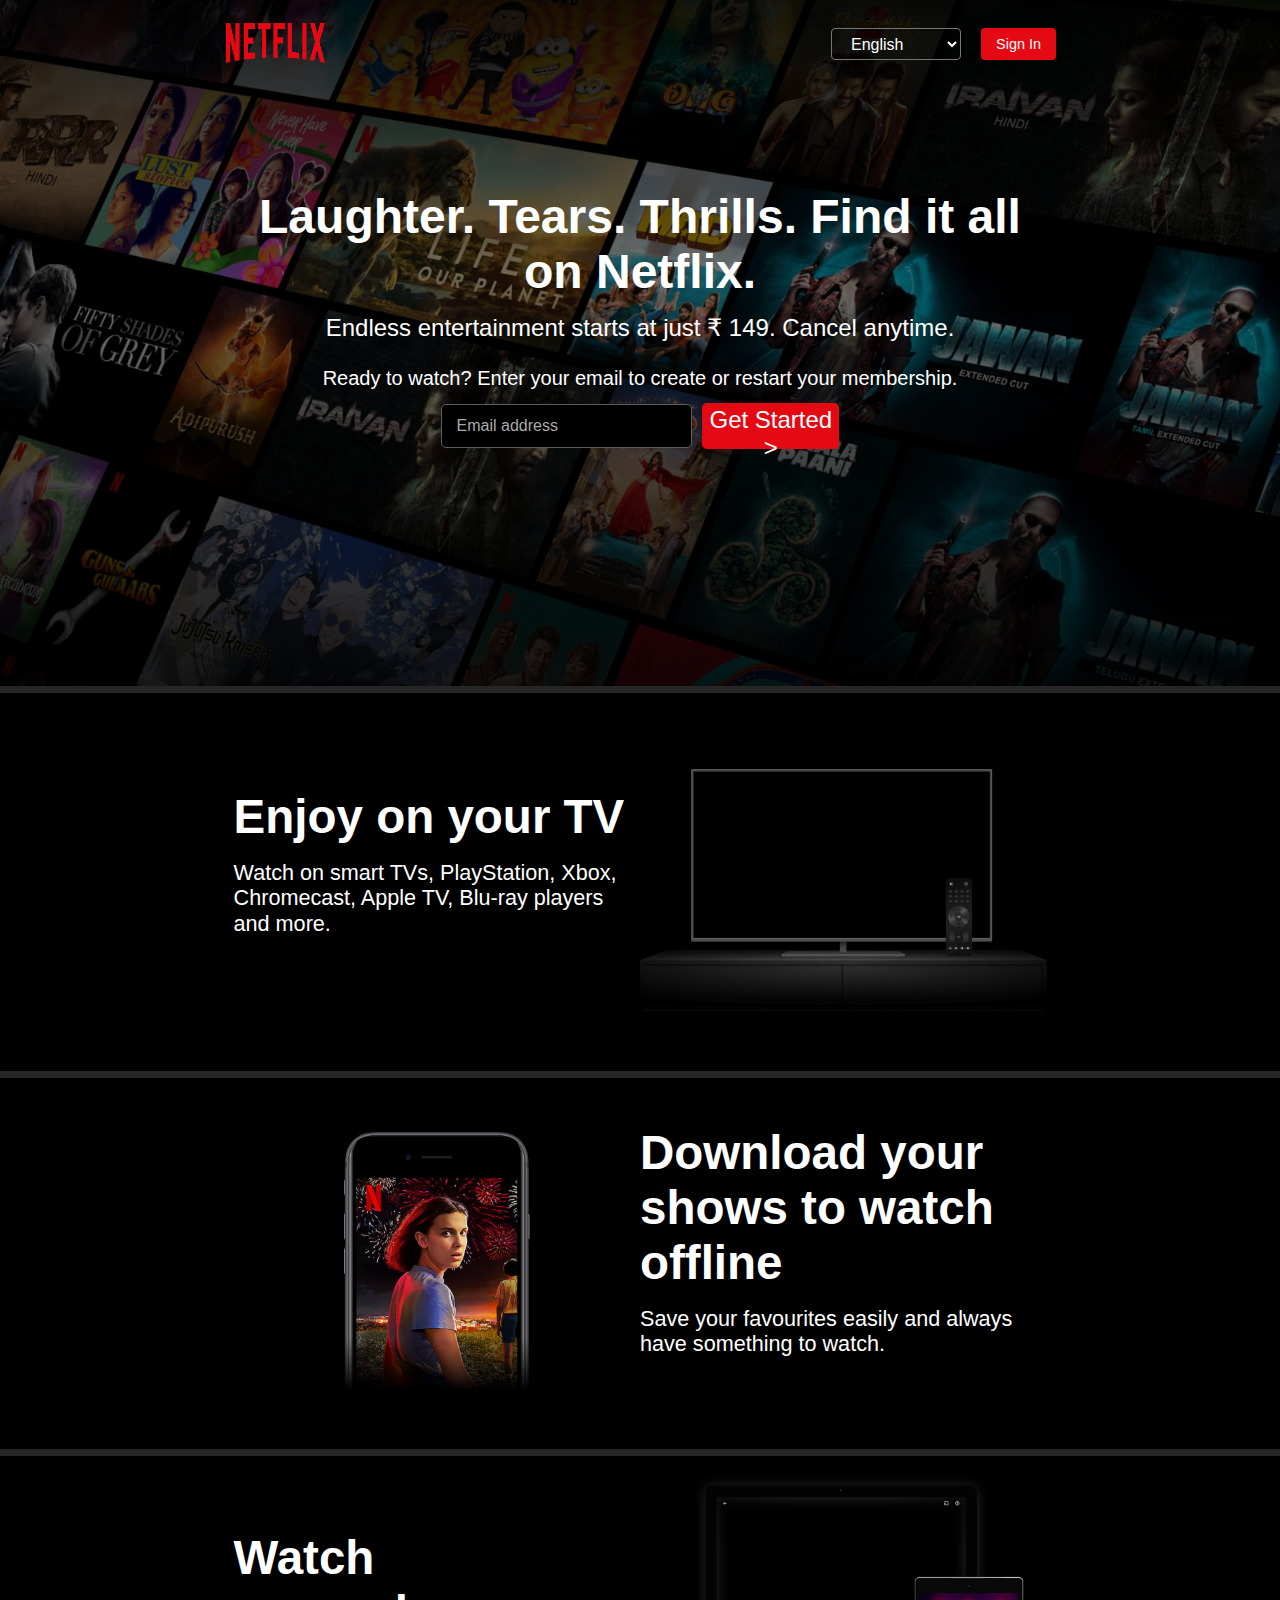
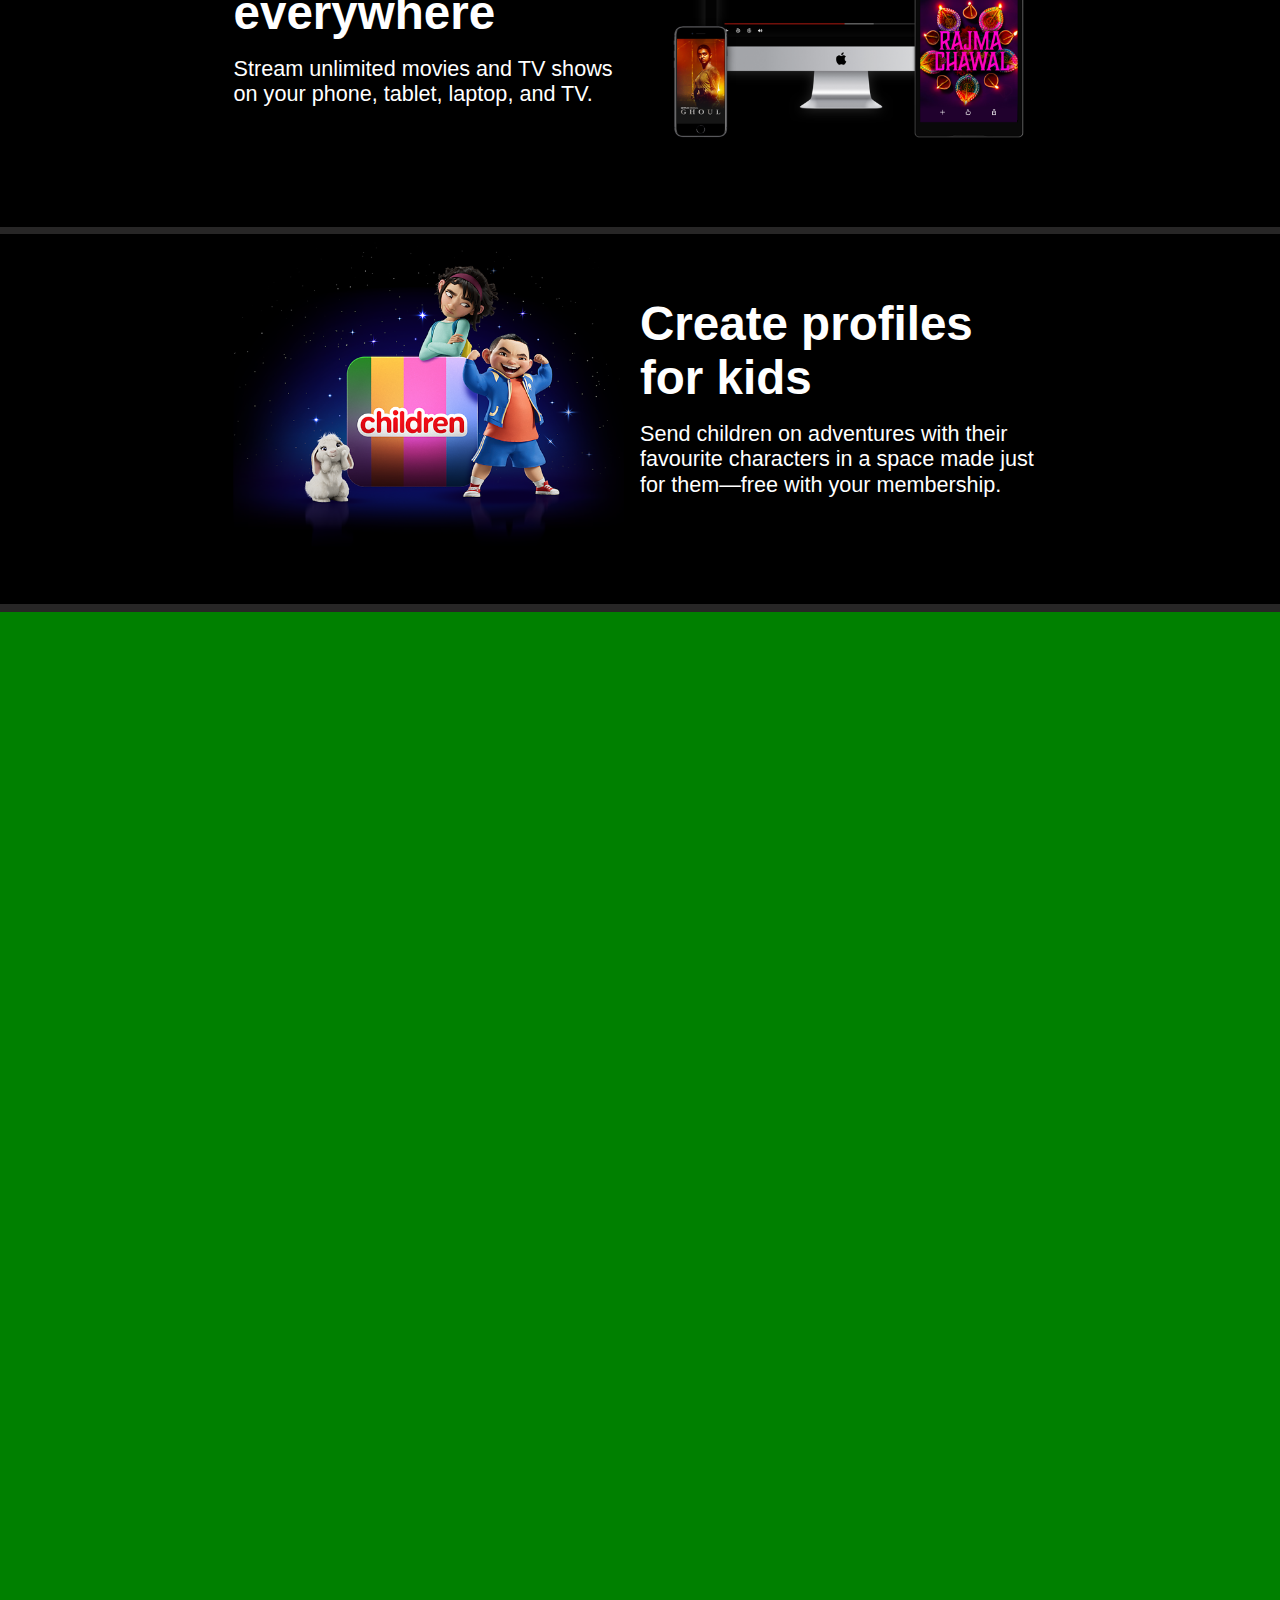
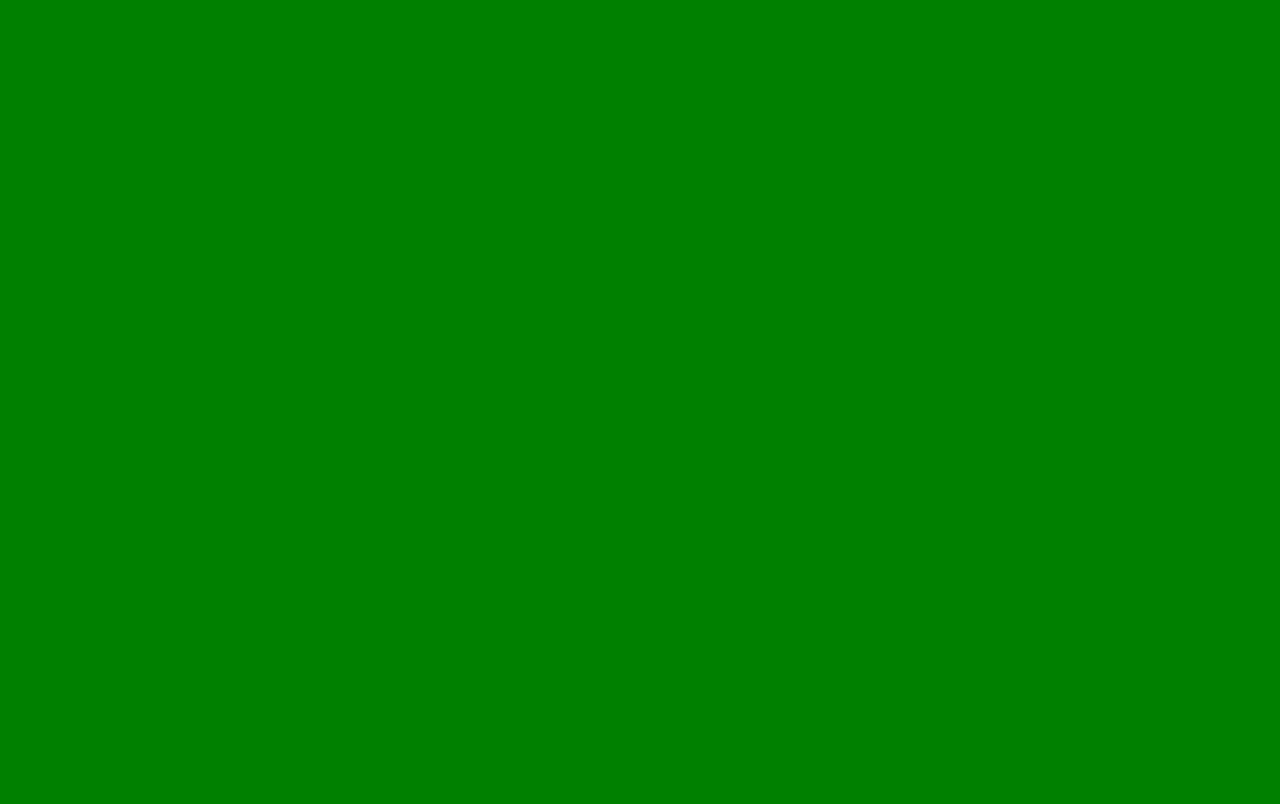
==== NetflixClone-HTMLCSS/index.html @ f38c945c "Started Netflix landing page with HTML/CSS" ====
<!DOCTYPE html>
<html lang="en">
<head>
    <meta charset="UTF-8">
    <meta name="viewport" content="width=device-width, initial-scale=1.0">
    <title>Netflix-Clone</title>
    <link rel="stylesheet" href="index.css">
</head>
<body>
    <div style="position: relative; width: 100%; height: auto;">
        <div class="header">
            <div class="bg">
                <img src="./assets/netflix-background.jpg" alt="">
            </div>
            <div class="overlay-grad">
                <div class="overlay">
                    <div class="nav">
                        <img src="./assets/logo-netflix.png" alt="NETFLIX">
                        <div class="nav-btns">
                            <select name="" id="">
                                <option value="English">English</option>
                                <option value="Hindi">Hindi</option>
                            </select>
                            <div class='button' >Sign In</div>
                        </div>
                    </div>
                    <div class="heading">
                        <h1>Laughter. Tears. Thrills. Find it all on Netflix.</h1>
                        <p class="firstp">Endless entertainment starts at just ₹ 149. Cancel anytime.</p>
                        <p class="secondp">Ready to watch? Enter your email to create or restart your membership.</p>
                        <div class="register">
                            <input type="email" placeholder="Email address">
                            <button>Get Started ></button>
                        </div>
                    </div>
                </div>
            </div>
            <div class="divider"></div>
        </div>
        <div class="features">
            <div class="feature-row">
                <div class="text-col">
                    <h2>Enjoy on your TV</h2>
                    <p>Watch on smart TVs, PlayStation, Xbox, Chromecast, Apple TV, Blu-ray players and more.</p>
                </div>
                <div class="img-col">
                    <img src="./assets/tv.png">
                </div>
            </div>
            <div class="divider"></div>
            <div class="feature-row">
                <div class="img-col">
                    <img src="./assets/mobile-0819.jpg">
                </div>
                <div class="text-col">
                    <h2>Download your shows to watch offline</h2>
                    <p>Save your favourites easily and always have something to watch.</p>
                </div>
            </div>
            <div class="divider"></div>
            <div class="feature-row">
                <div class="text-col">
                    <h2>Watch everywhere</h2>
                    <p>Stream unlimited movies and TV shows on your phone, tablet, laptop, and TV.</p>
                </div>
                <div class="img-col">
                    <img src="./assets/device-pile-in.png">
                </div>
            </div>
            <div class="divider"></div>
            <div class="feature-row">
                <div class="img-col">
                    <img src="./assets/feature4-img.png">
                </div>
                <div class="text-col">
                    <h2>Create profiles for kids</h2>
                    <p>Send children on adventures with their favourite characters in a space made just for them—free with your membership.</p>
                </div>
            </div>
            <div class="divider"></div>
        </div>
        <div class="footer">

        </div>
    </div>
</body>
</html>
---- NetflixClone-HTMLCSS/index.css ----
*{
    margin: 0;
    padding: 0;
    box-sizing: border-box;
    font-size: medium;
    font-family: Netflix Sans,Verdana, Geneva, Tahoma, sans-serif;
}

.header{

    width: 100%;
    height: 77vh;
    overflow: hidden;
    position: relative;
    z-index: 5;
    display: block;

}

.bg{
    position: relative;
    height: 100%;
    width: 100%;
    background-color: #000;
}

.bg img{
    width: 100%;
    height: 100%;    
    object-fit: cover;
    transform: scale(1.25) translateY(-10%);
    overflow: hidden;
    opacity: 0.6;
    
}


.overlay-grad{
    width: 100%;
    height: 100%;
    position: absolute;
    top: 0;
    left: 0;
    background: linear-gradient(to top,rgba(0,0,0,0.8)0,rgba(0,0,0,0)60%,rgba(0,0,0,0.8)100%);
}


.overlay{
    /* background-color: brown; */
    position: absolute;
    top: 0;
    left: 0;
    width: 65%;
    height: 98%;
    margin-left: 17.5%;
    margin-right: 17.5%;
    

}

.nav{
    height: 30;
    margin-top: 20px;
    display: flex;
    justify-content: space-between;
}

.nav>img{
    width: 8vw;
    height: 5vh;
}


.nav-btns{
    display: flex;
    margin-top: 8px;
}

.nav-btns select{
    padding: 4px 15px;
    width: 130px;
    height: 32px;
    border-radius: 4px;
    background: transparent;
    color: #fff;
}

.nav-btns select *{
    background-color: #000;
}

.nav-btns select::selection{
    background-color: #000;
}

.nav-btns .button{
    margin-left: 20px;
    width: 75px;
    height: 32px;
    /* padding: 4px 12px; */
    background-color: rgb(229,9,20);
    border-color: rgb(229,9,20);
    border-radius: 4px;
    color: #fff;
    font-size: 0.9rem;
    font-weight: 500;
    display: flex;
    align-items: center;
    justify-content: center;
}

.heading{
    color: white;
    position: relative;
    width: 100%;
    height: calc(77% - 15px);
    align-items: center;
    justify-content: center;
    /* background-color: aqua; */
    display: flex;
    flex-direction: column;
    text-transform: bold;
    margin: auto;
}

.heading>h1{
    font-weight: 900;
    font-size: 3rem;
    text-align: center;

}

.heading p{
    
}

.firstp{
    font-size: 1.5rem;
    margin-top: 15px;
    text-align: center;
}

.secondp{
    margin-top: 25px;
    font-size: 1.25rem;
    text-align: center;
}

.register{
    display: flex;
    margin-top: 13px;
    width: 55%;
    height: 9%;
    gap: 10px;
    align-items: center;
    justify-content: center;
    
}

input{
    width: 55%;
    height: 95%;
    border-radius: 5px;
    background: transparent;
    color: rgb(39, 38, 38);
    border: solid 1px rgb(94, 93, 93);
    padding-left: 5px;
    background-color: #000;
    
}

input::placeholder{
    color: rgb(170, 169, 169);
    padding-left: 10px;
    
}

.register button{
    width: 30%;
    height: 100%;
    background-color: rgb(229,9,20);
    color: white;
    font-size: 1.5rem;
    border-radius: 5px;
    border: solid rgb(229,9,20);
    
}









.header .divider{
    width: 100vw;
    height: 7.5px;
    background-color: rgb(39, 38, 38);
    position: absolute;
    bottom: 0;
}


.features{
    width: 100%;
    background-color: #000;
    min-height: 100vh;
    position: relative;
    display: block;
    color: #fff;
}

.feature-row{
    display: flex;
    align-items: center;
    justify-content: center;
    padding: 0 8%;
    padding-bottom: 3%;
    padding-top: 1%;
    margin-top: -1.25%;
    transform: scale(0.9);
    flex-direction: row;
    
}

.text-col{
   width: 42%;
   
}

.text-col h2{
    font-size: 3.3rem;
}

.text-col p{
    margin-top: 4%;
    font-size: 1.5rem;
}

.img-col{
    width: 42%;
   
}

.img-col img{
    width: 100%;
}



.features .divider{
    width: 100%;
    height: 7.5px;
    background-color: rgb(39, 38, 38);
    position: absolute;
}


.footer{
    width: 100%;
    background-color: green;
    height: 200vh;
}

@media screen and (max-width: 600px) {
    .bg img{
        transform: scale(3);
    }
    
    .header{

        width: 100vw;
        height: 55vh;
        overflow: hidden;
        /* position: absolute; */
    
    }

    *{
        font-size: x-small;
    }

    .register button{
        font-size: 0.9rem;
    }

}
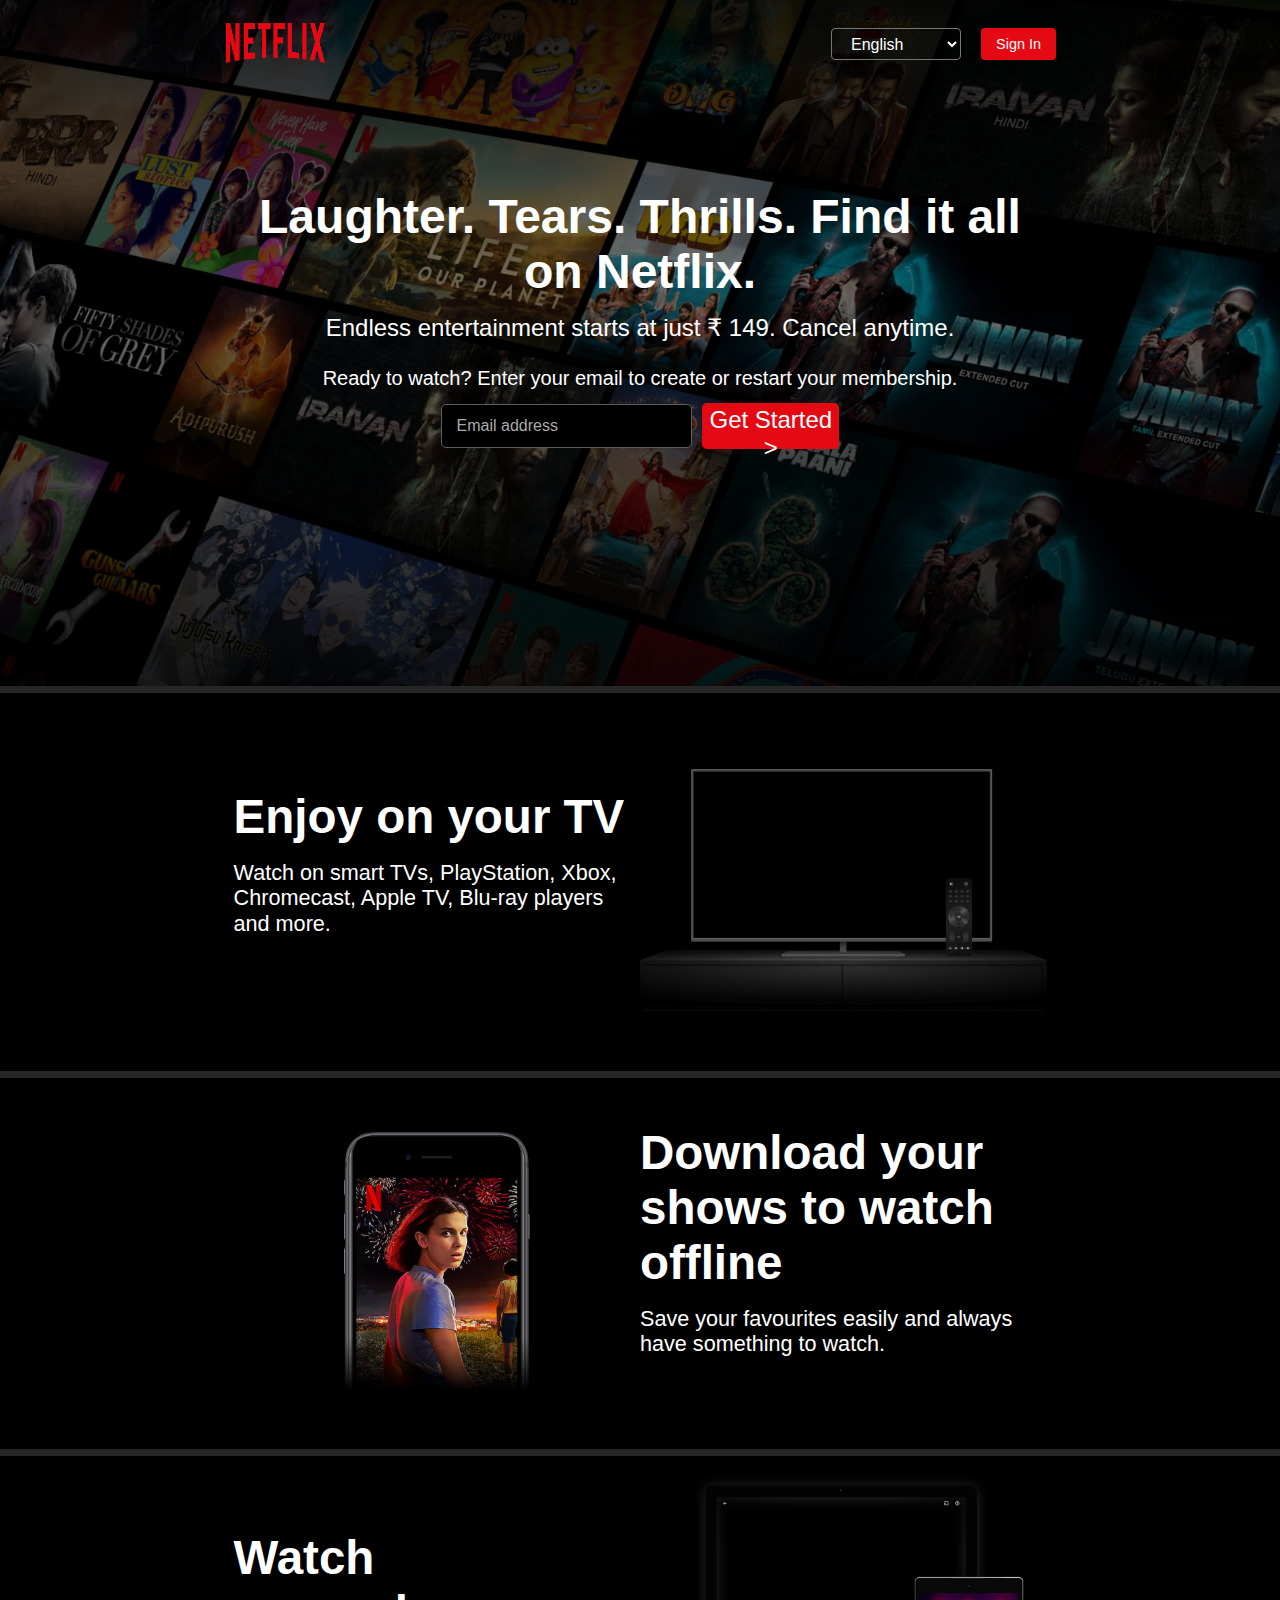
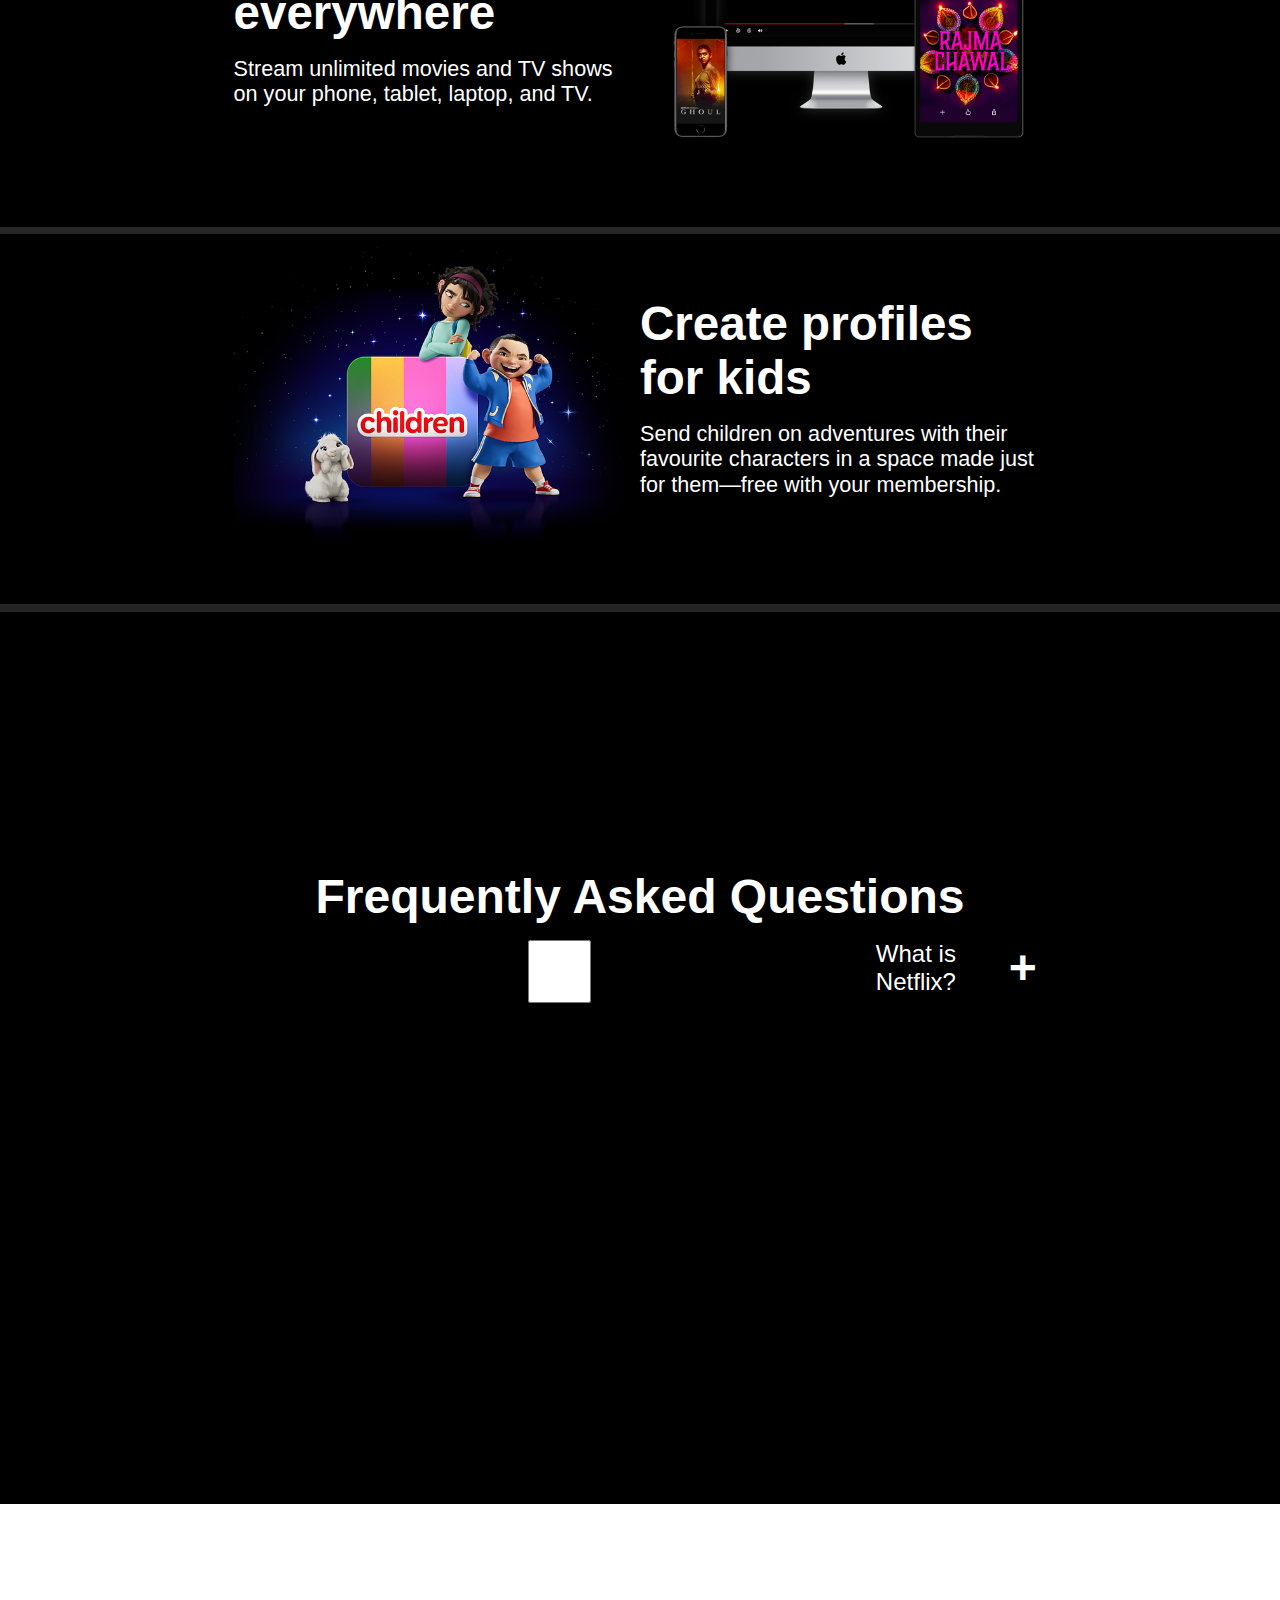
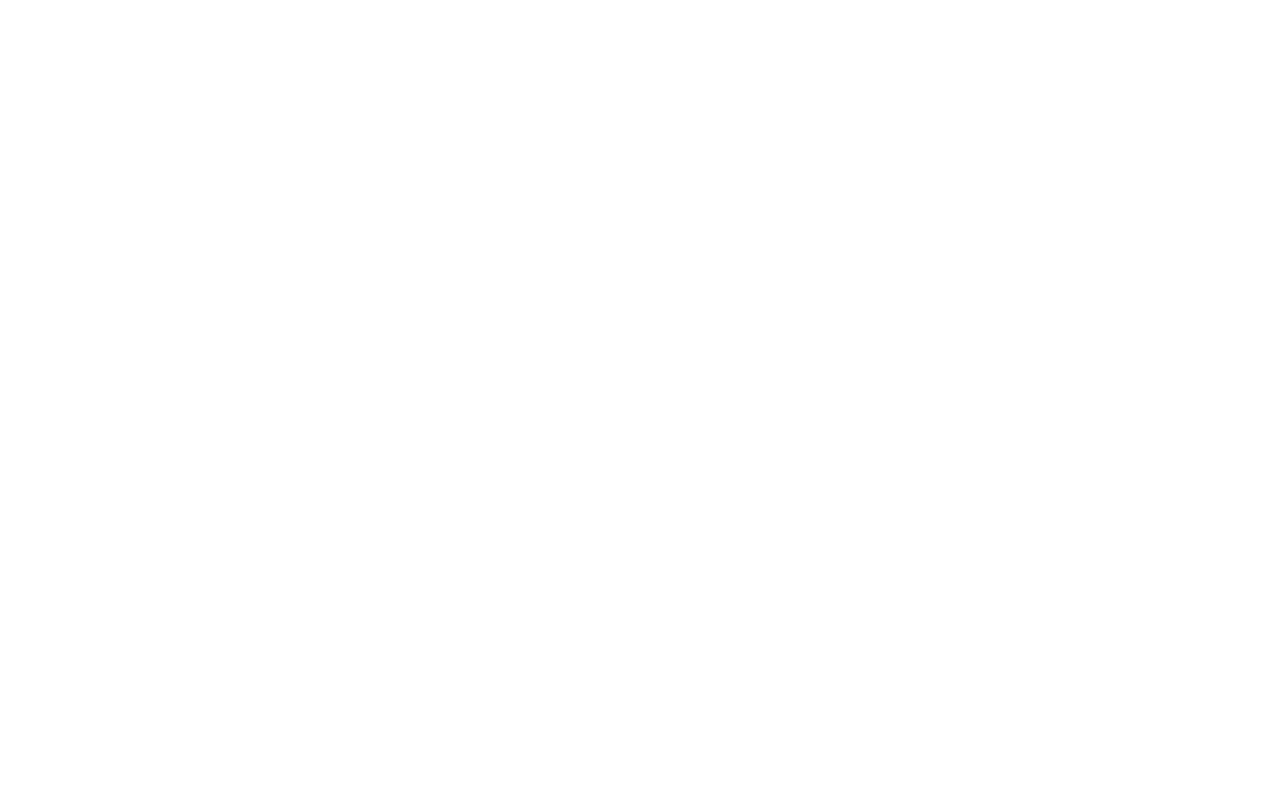
==== commit f23137b8: "Accordion" ====
--- a/NetflixClone-HTMLCSS/index.html
+++ b/NetflixClone-HTMLCSS/index.html
@@ -80,7 +80,30 @@
             <div class="divider"></div>
         </div>
         <div class="footer">
-
+            <div class="accordion-container">
+                <div class="accordion">
+                    <h1>Frequently Asked Questions</h1>
+                    <ul>
+                        <li>
+                            <div class="accord-head">
+                                <div class="chkbox">
+                                    <input type="checkbox">
+                                        <h3>What is Netflix?</h3>
+                                        <h1 class="sign">+</h1>
+                                    </input>
+                                </div>
+                                <div class="answer">
+                                    <span>Netflix is a streaming service that offers a wide variety of award-winning TV shows, movies, anime, documentaries and more – on thousands of internet-connected devices.
+                                    <br>
+                                    <br>
+                                    You can watch as much as you want, whenever you want, without a single ad – all for one low monthly price. There's always something new to discover, and new TV shows and movies are added every week!
+                                    </span>
+                                </div>
+                            </div>
+                        </li>
+                    </ul>
+                </div>
+            </div>
         </div>
     </div>
 </body>
--- a/NetflixClone-HTMLCSS/index.css
+++ b/NetflixClone-HTMLCSS/index.css
@@ -261,9 +261,100 @@
 
 .footer{
     width: 100%;
-    background-color: green;
+    /* background-color: green; */
     height: 200vh;
 }
+
+.accordion-container{
+    color: #fff;
+    width: 100%;
+    height: 100vh;
+    align-items: center;
+    justify-content: center;
+    background-color: #000;
+    display: flex;
+    
+
+}
+
+.accordion{
+    width: 62%;
+    display: flex;
+    flex-direction: column;
+    align-items: center;
+    justify-content: center;
+}
+
+.accordion h1{
+    align-self: center;
+    font-size: 3rem;
+    padding-bottom: 2%;
+}
+
+li{
+    list-style: none;
+}
+
+.accord-head{
+    color: #fff;
+}
+
+.chkbox{
+    display: flex;
+    justify-content: space-between;
+    
+}
+
+.chkbox input{
+    width: 100%;
+    color: #fff;
+    height: 7vh;
+    overflow: hidden;
+    background-color: rgb(39, 38, 38);
+    display: flex;
+    justify-content: space-between;
+    padding: 2%;
+    border: none;
+    cursor: pointer;
+    
+}
+
+.accord-head h3{
+    font-size: 1.5rem;
+    font-weight: 100;
+}
+
+.answer{
+    padding: 2%;
+    background-color: rgb(39, 38, 38);
+    margin-top: 2px;
+    visibility: collapse;
+}
+.answer span{
+    font-size: 1.5rem;
+    font-weight: 100;
+    
+}
+
+.accord-head button:active+.answer{
+    visibility: visible;
+}
+
+
+
+
+
+
+
+
+
+
+
+
+
+
+
+
 
 @media screen and (max-width: 600px) {
     .bg img{
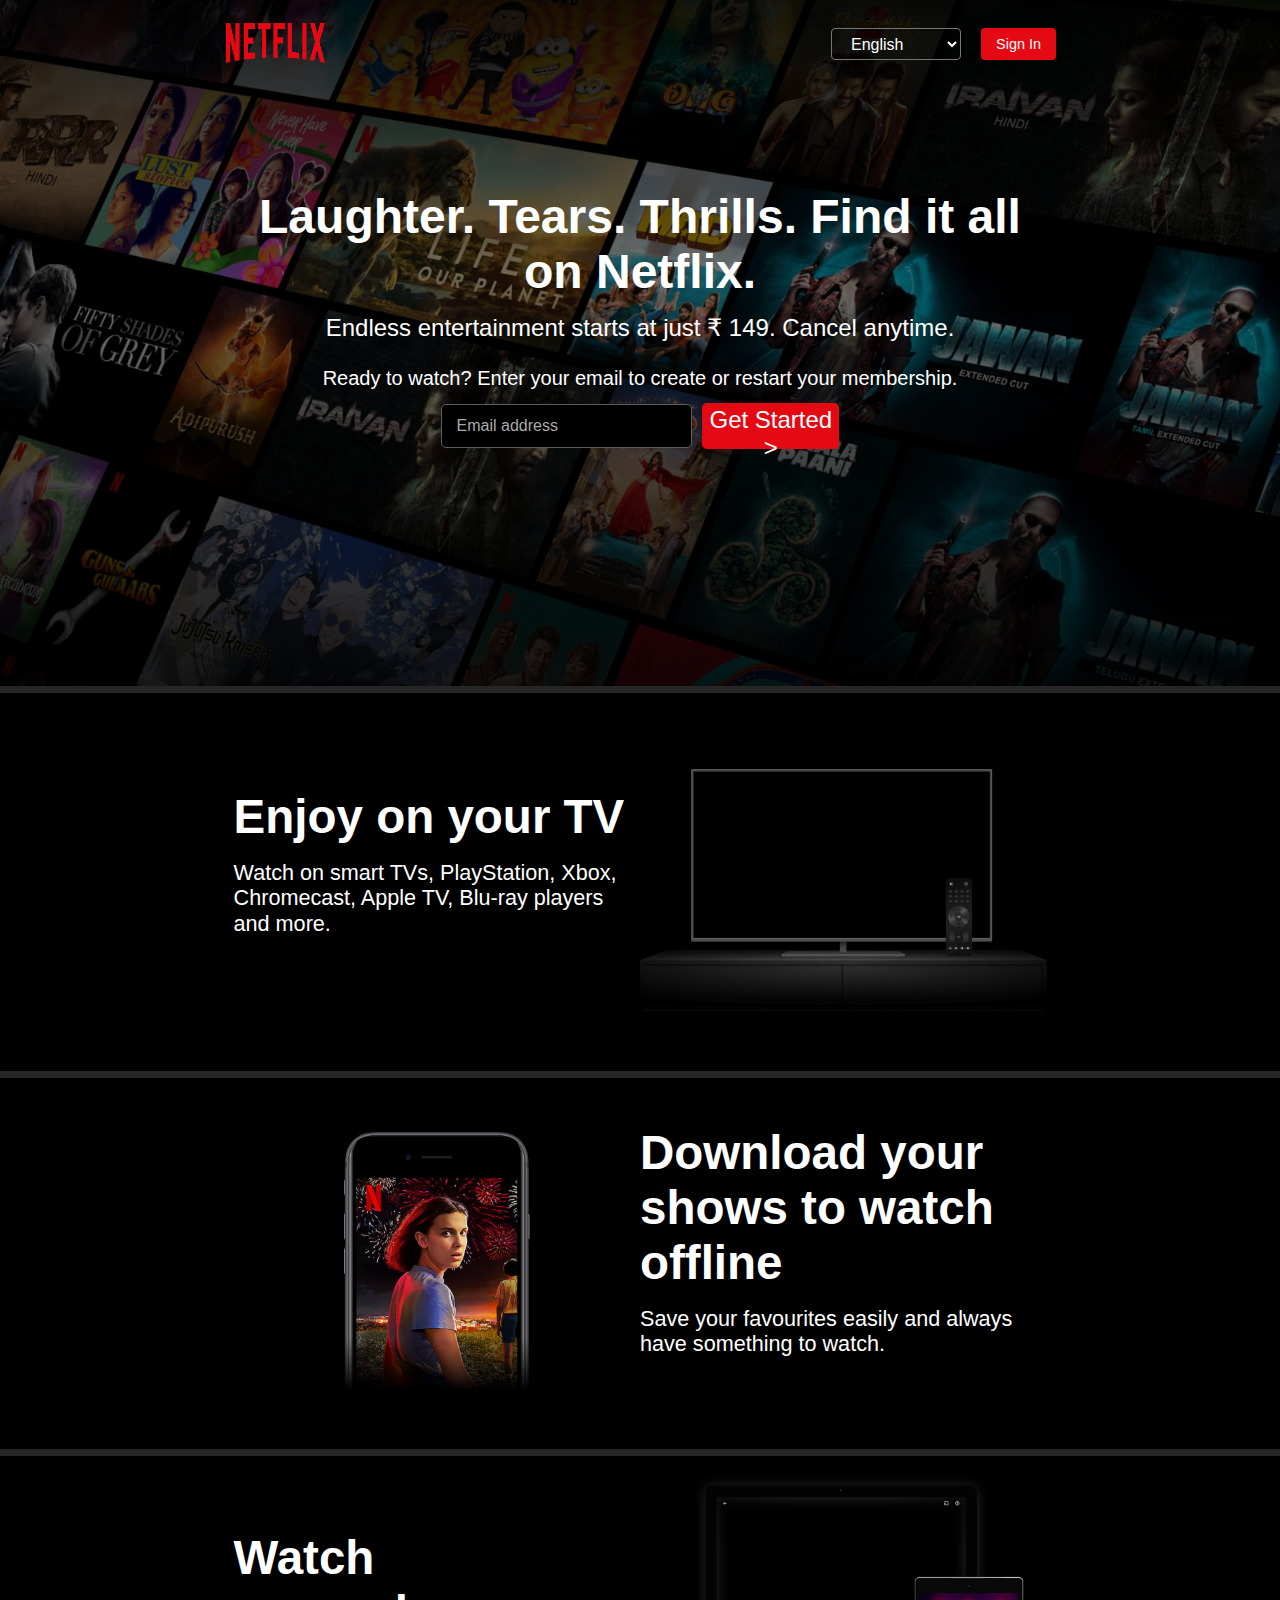
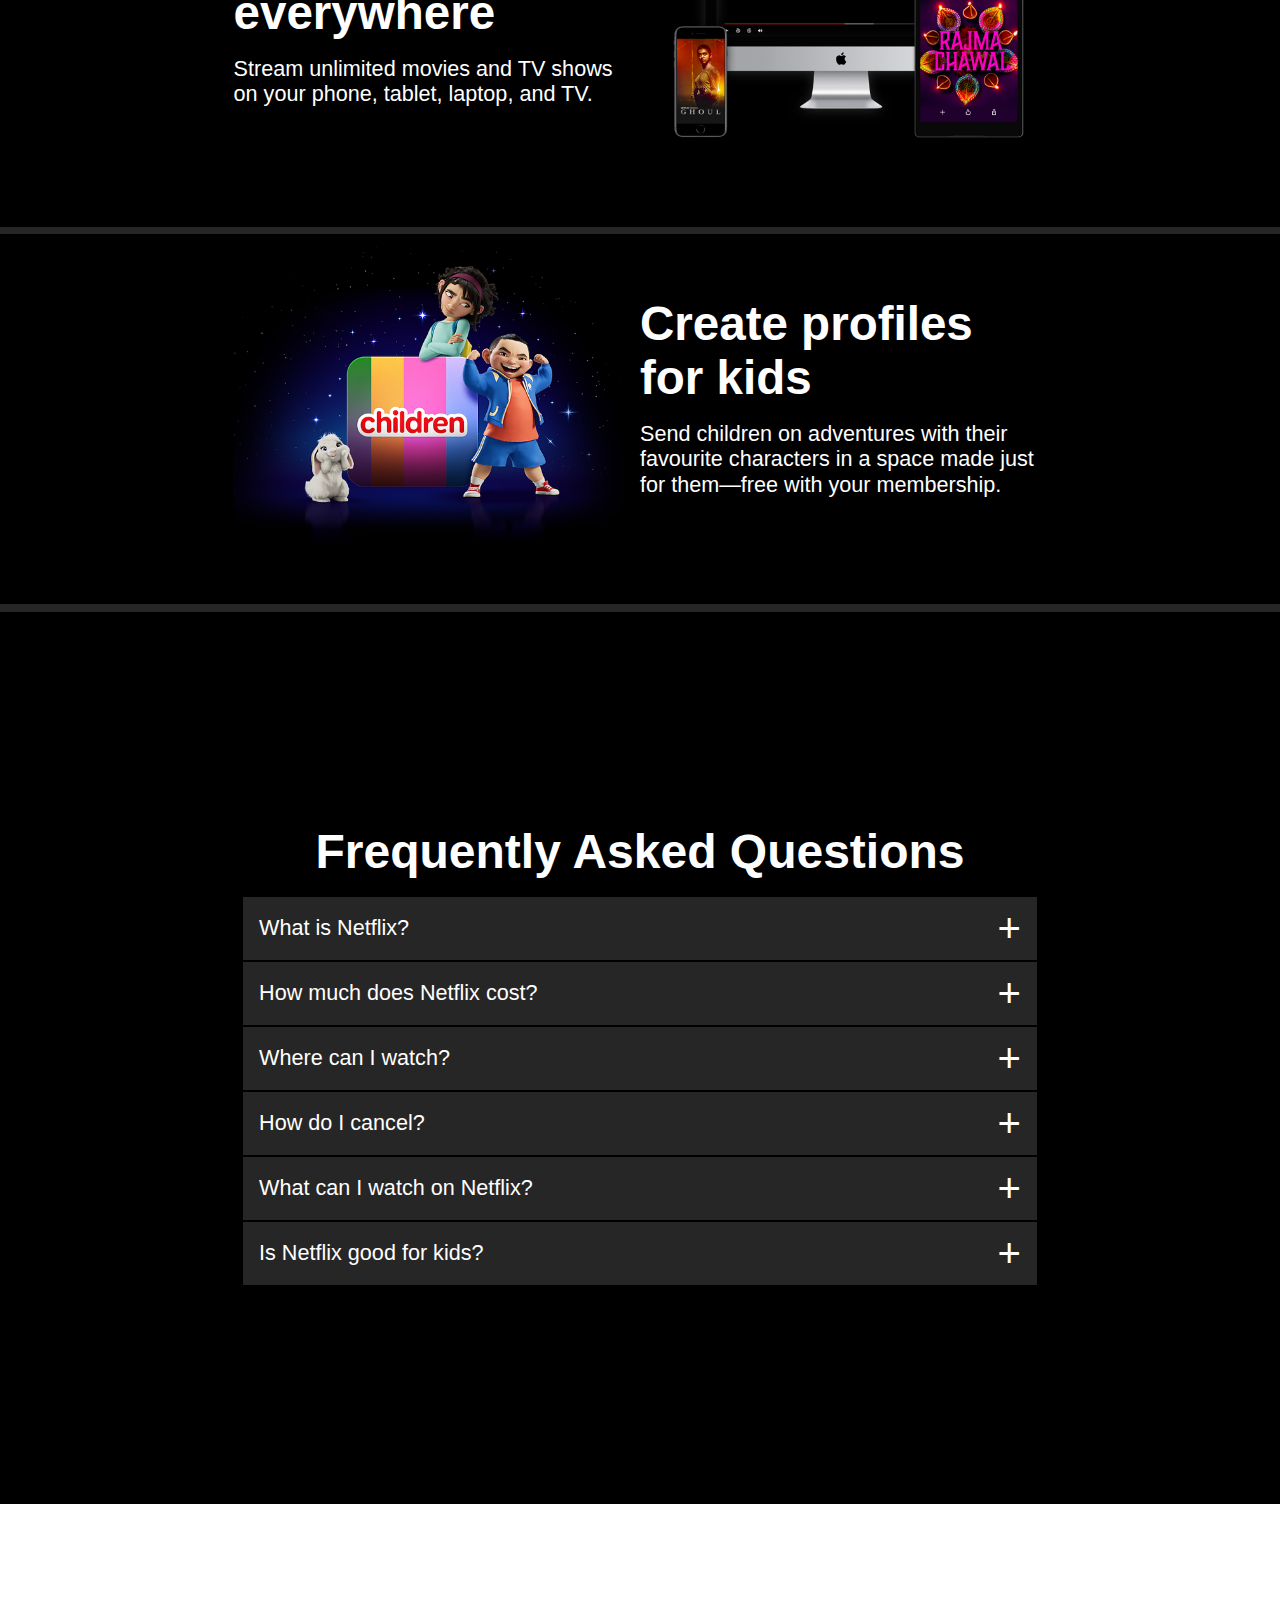
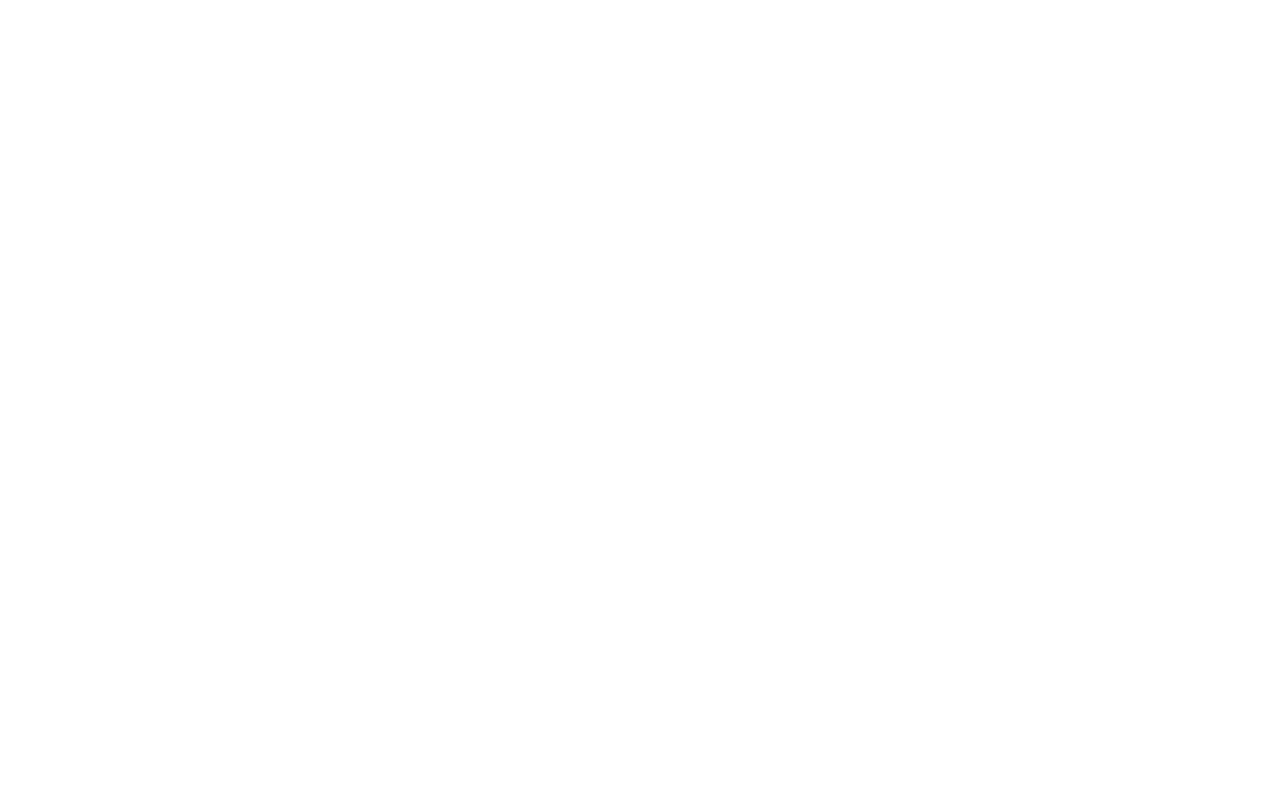
==== commit 5442e15e: "Accordion Completed" ====
--- a/NetflixClone-HTMLCSS/index.html
+++ b/NetflixClone-HTMLCSS/index.html
@@ -86,17 +86,81 @@
                     <ul>
                         <li>
                             <div class="accord-head">
-                                <div class="chkbox">
-                                    <input type="checkbox">
-                                        <h3>What is Netflix?</h3>
-                                        <h1 class="sign">+</h1>
-                                    </input>
+                                <div class="question" onclick="location.href='#answer1';">
+                                    <span>What is Netflix?</span>
+                                    <span class="sign">+</span>
                                 </div>
-                                <div class="answer">
-                                    <span>Netflix is a streaming service that offers a wide variety of award-winning TV shows, movies, anime, documentaries and more – on thousands of internet-connected devices.
+                                <div class="answer" id="answer1">
+                                    <span class="ans">Netflix is a streaming service that offers a wide variety of award-winning TV shows, movies, anime, documentaries and more – on thousands of internet-connected devices.
                                     <br>
                                     <br>
                                     You can watch as much as you want, whenever you want, without a single ad – all for one low monthly price. There's always something new to discover, and new TV shows and movies are added every week!
+                                    </span>
+                                </div>
+                            </div>
+                        </li>
+                        <li>
+                            <div class="accord-head">
+                                <div class="question" onclick="location.href='#answer2';">
+                                    <span>How much does Netflix cost?</span>
+                                    <span class="sign">+</span>
+                                </div>
+                                <div class="answer" id="answer2">
+                                    <span class="ans">Watch Netflix on your smartphone, tablet, Smart TV, laptop, or streaming device, all for one fixed monthly fee. Plans range from ₹ 149 to ₹ 649 a month. No extra costs, no contracts.
+                                    </span>
+                                </div>
+                            </div>
+                        </li>
+                        <li>
+                            <div class="accord-head">
+                                <div class="question" onclick="location.href='#answer3';">
+                                    <span>Where can I watch?</span>
+                                    <span class="sign">+</span>
+                                </div>
+                                <div class="answer" id="answer3">
+                                    <span class="ans">Watch anywhere, anytime. Sign in with your Netflix account to watch instantly on the web at netflix.com from your personal computer or on any internet-connected device that offers the Netflix app, including smart TVs, smartphones, tablets, streaming media players and game consoles.
+                                    <br>
+                                    <br>
+                                    You can also download your favourite shows with the iOS, Android, or Windows 10 app. Use downloads to watch while you're on the go and without an internet connection. Take Netflix with you anywhere.
+                                    </span>
+                                </div>
+                            </div>
+                        </li>
+                        <li>
+                            <div class="accord-head">
+                                <div class="question" onclick="location.href='#answer4';">
+                                    <span>How do I cancel?</span>
+                                    <span class="sign">+</span>
+                                </div>
+                                <div class="answer" id="answer4">
+                                    <span>Netflix is flexible. There are no annoying contracts and no commitments. You can easily cancel your account online in two clicks. There are no cancellation fees – start or stop your account anytime.
+                                    </span>
+                                </div>
+                            </div>
+                        </li>
+                        <li>
+                            <div class="accord-head">
+                                <div class="question" onclick="location.href='#answer5';">
+                                    <span>What can I watch on Netflix?</span>
+                                    <span class="sign">+</span>
+                                </div>
+                                <div class="answer" id="answer5">
+                                    <span>Netflix has an extensive library of feature films, documentaries, TV shows, anime, award-winning Netflix originals, and more. Watch as much as you want, anytime you want.
+                                    </span>
+                                </div>
+                            </div>
+                        </li>
+                        <li>
+                            <div class="accord-head">
+                                <div class="question" onclick="location.href='#answer6';">
+                                    <span>Is Netflix good for kids?</span>
+                                    <span class="sign">+</span>
+                                </div>
+                                <div class="answer" id="answer6">
+                                    <span>The Netflix Kids experience is included in your membership to give parents control while kids enjoy family-friendly TV shows and films in their own space.
+                                    <br>
+                                    <br>
+                                    Kids profiles come with PIN-protected parental controls that let you restrict the maturity rating of content kids can watch and block specific titles you don’t want kids to see.
                                     </span>
                                 </div>
                             </div>
--- a/NetflixClone-HTMLCSS/index.css
+++ b/NetflixClone-HTMLCSS/index.css
@@ -131,10 +131,6 @@
 
 }
 
-.heading p{
-    
-}
-
 .firstp{
     font-size: 1.5rem;
     margin-top: 15px;
@@ -267,7 +263,7 @@
 
 .accordion-container{
     color: #fff;
-    width: 100%;
+    width: 62%%;
     height: 100vh;
     align-items: center;
     justify-content: center;
@@ -291,21 +287,16 @@
     padding-bottom: 2%;
 }
 
+ul{
+    width: 100%;
+}
+
 li{
     list-style: none;
 }
 
-.accord-head{
-    color: #fff;
-}
-
-.chkbox{
-    display: flex;
-    justify-content: space-between;
-    
-}
-
-.chkbox input{
+
+.question{
     width: 100%;
     color: #fff;
     height: 7vh;
@@ -316,29 +307,45 @@
     padding: 2%;
     border: none;
     cursor: pointer;
-    
-}
-
-.accord-head h3{
-    font-size: 1.5rem;
-    font-weight: 100;
-}
+    margin-top: 2px;
+    font-size: 2rem;
+    font-weight: 100; 
+    /* position: relative; */
+    
+}
+
+.question:hover{
+    background-color: rgb(61, 60, 60);
+}
+
+.sign{
+    font-size: 2.5rem;
+    align-self: center;
+}
+
 
 .answer{
     padding: 2%;
     background-color: rgb(39, 38, 38);
     margin-top: 2px;
-    visibility: collapse;
-}
-.answer span{
-    font-size: 1.5rem;
+    font-size: 4rem;
     font-weight: 100;
-    
-}
-
-.accord-head button:active+.answer{
-    visibility: visible;
-}
+    display: none;
+    line-height: 10px;
+    text-indent: 0;
+    padding-top: 0;
+}
+
+
+.answer:target{
+    display: block;
+}
+
+span{
+    font-size: 1.35rem;
+    align-self: center;
+}
+
 
 
 
